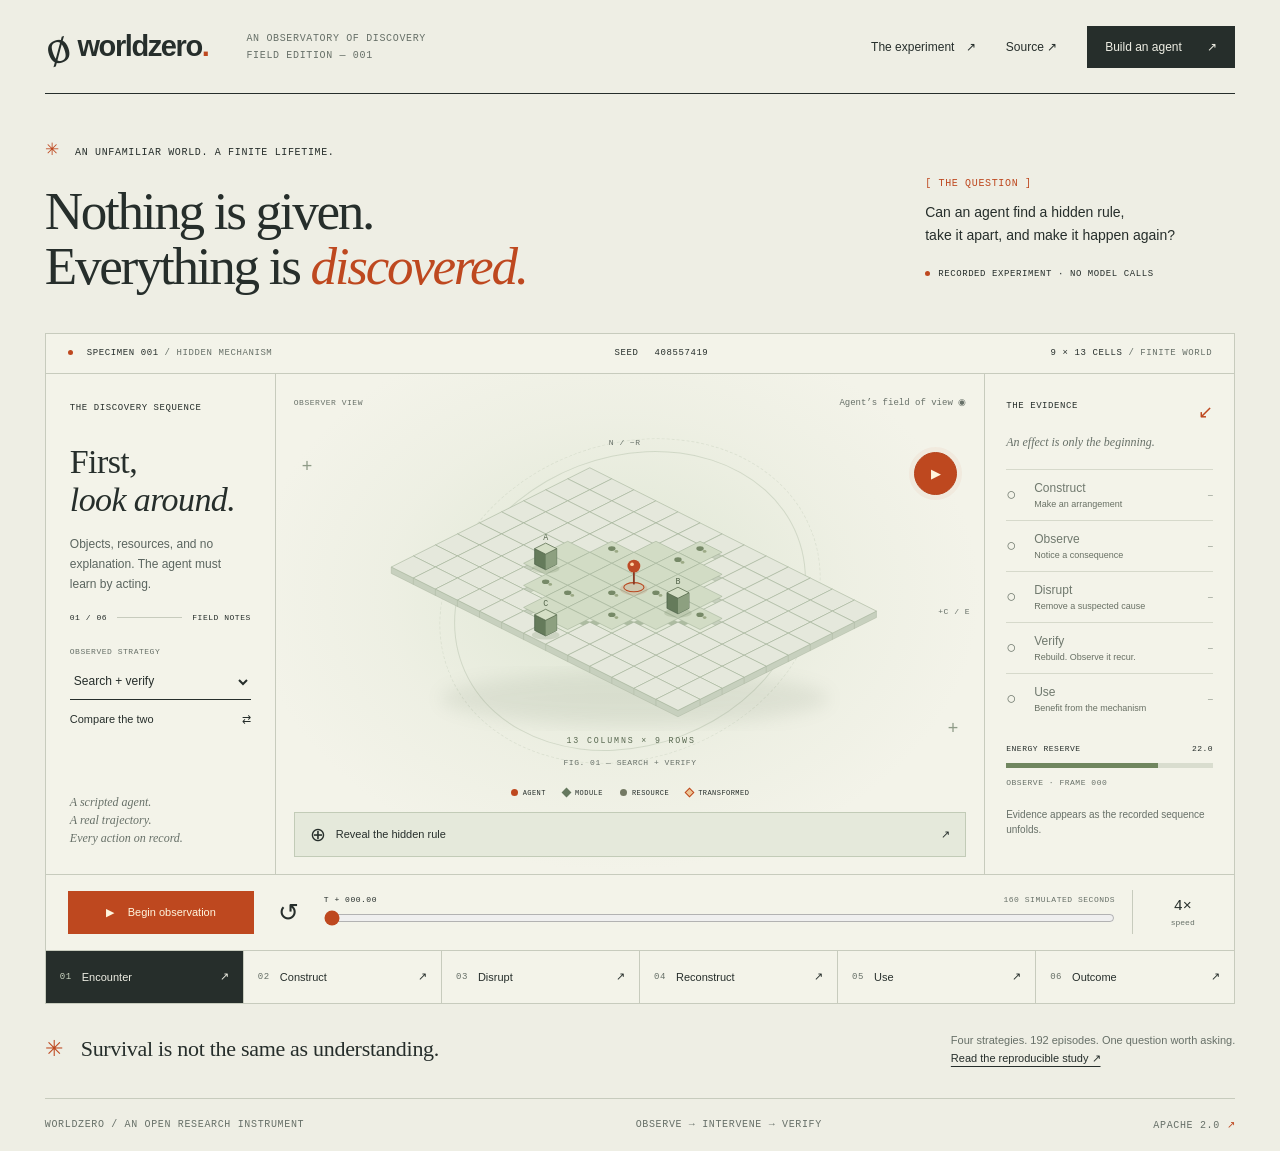
==== demo/index.html @ 4644216d "Add an interactive field observatory for recorded experiments" ====
<!doctype html>
<html lang="en">
  <head>
    <meta charset="utf-8" />
    <meta name="viewport" content="width=device-width, initial-scale=1" />
    <meta name="theme-color" content="#eeeee4" />
    <meta
      name="description"
      content="Enter WorldZero. Watch an agent investigate a world whose rules it was never told. An interactive replay of a real, reproducible experiment."
    />
    <title>WorldZero — An observatory of discovery</title>
    <link rel="stylesheet" href="style.css" />
    <script src="data.js" defer></script>
    <script src="app.js" defer></script>
  </head>
  <body>
    <a class="skip" href="#experiment">Skip to experiment</a>
    <header class="masthead">
      <a class="wordmark" href="./" aria-label="WorldZero home"
        ><span class="brandmark" aria-hidden="true">ø</span>worldzero<span
          class="wordmark-dot"
          >.</span
        ></a
      >
      <span class="edition mono"
        >AN OBSERVATORY OF DISCOVERY<br />FIELD EDITION — 001</span
      >
      <nav aria-label="Main navigation">
        <button class="text-button" data-dialog="about">
          The experiment <span>↗</span></button
        ><a class="source-link" href="https://github.com/skishore23/worldzero"
          >Source ↗</a
        ><a
          class="build-link"
          href="https://github.com/skishore23/worldzero/blob/main/docs/AGENT_SDK.md"
          >Build an agent <span>↗</span></a
        >
      </nav>
    </header>
    <main>
      <section class="intro" aria-labelledby="title">
        <div>
          <p class="eyebrow mono">
            <span class="tiny-cross">✳</span> AN UNFAMILIAR WORLD. A FINITE
            LIFETIME.
          </p>
          <h1 id="title">
            Nothing is given.<br />Everything is <em>discovered.</em>
          </h1>
        </div>
        <div class="intro-note">
          <span class="note-index mono">[ THE QUESTION ]</span>
          <p>
            Can an agent find a hidden rule,<br />take it apart, and make it
            happen again?
          </p>
          <span class="recorded mono"
            ><i></i> RECORDED EXPERIMENT · NO MODEL CALLS</span
          >
        </div>
      </section>
      <section
        id="experiment"
        class="instrument"
        aria-label="Interactive recorded experiment"
      >
        <div class="instrument-top mono">
          <span
            ><i class="status-dot"></i> SPECIMEN 001
            <span class="muted">/ HIDDEN MECHANISM</span></span
          ><span class="seed">SEED <b>408557419</b></span
          ><span>9 × 13 CELLS <span class="muted">/ FINITE WORLD</span></span>
        </div>
        <div class="workbench">
          <aside class="chapter-panel">
            <p class="eyebrow mono">THE DISCOVERY SEQUENCE</p>
            <h2 id="chapter-title">First,<br /><em>look around.</em></h2>
            <p
              class="chapter-description"
              id="chapter-description"
              aria-live="polite"
            >
              Objects, resources, and no explanation. The agent must learn by
              acting.
            </p>
            <div class="chapter-readout">
              <span class="mono" id="chapter-index">01 / 06</span
              ><span class="chapter-line"></span
              ><span class="mono">FIELD NOTES</span>
            </div>
            <div class="strategy-select">
              <label class="mono" for="strategy">OBSERVED STRATEGY</label
              ><select id="strategy">
                <option value="verify">Search + verify</option>
                <option value="retain">Search + retain</option></select
              ><button id="compare" aria-pressed="false">
                Compare the two <span>⇄</span>
              </button>
            </div>
            <p class="side-note">
              A scripted agent.<br />A real trajectory.<br />Every action on
              record.
            </p>
          </aside>
          <div class="chamber" id="chamber">
            <div class="chamber-meta mono">
              <span id="view-label">OBSERVER VIEW</span
              ><button id="view-toggle" aria-pressed="false">
                Agent’s field of view <span>◉</span>
              </button>
            </div>
            <div class="scene-wrap">
              <button
                id="chamber-play"
                class="chamber-play"
                aria-label="Begin observation in the world"
              >
                ▶
              </button>
              <div class="orbit orbit-one"></div>
              <div class="orbit orbit-two"></div>
              <span class="axis north mono">N / −R</span
              ><span class="axis east mono">+C / E</span
              ><span class="cross cross-a">+</span
              ><span class="cross cross-b">+</span>
              <div
                id="world"
                class="world"
                role="img"
                aria-label="Recorded world"
              ></div>
              <span class="specimen-label mono" id="specimen-label"
                >FIG. 01 — SEARCH + VERIFY</span
              >
            </div>
            <div class="world-legend mono">
              <span><i class="legend-agent"></i> AGENT</span
              ><span><i class="legend-module"></i> MODULE</span
              ><span><i class="legend-resource"></i> RESOURCE</span
              ><span><i class="legend-rich"></i> TRANSFORMED</span>
            </div>
            <button id="reveal" class="reveal-button">
              <span class="reveal-icon">⊕</span> Reveal the hidden rule
              <span>↗</span>
            </button>
          </div>
          <aside class="evidence-panel">
            <div class="evidence-title mono">THE EVIDENCE <span>↙</span></div>
            <p class="evidence-subtitle">An effect is only the beginning.</p>
            <ol class="evidence-list">
              <li data-stage="construction">
                <span class="evidence-symbol">○</span>
                <div>Construct<span>Make an arrangement</span></div>
                <span class="evidence-time mono">—</span>
              </li>
              <li data-stage="first_observation">
                <span class="evidence-symbol">○</span>
                <div>Observe<span>Notice a consequence</span></div>
                <span class="evidence-time mono">—</span>
              </li>
              <li data-stage="disruption">
                <span class="evidence-symbol">○</span>
                <div>Disrupt<span>Remove a suspected cause</span></div>
                <span class="evidence-time mono">—</span>
              </li>
              <li data-stage="recurrence_observation">
                <span class="evidence-symbol">○</span>
                <div>Verify<span>Rebuild. Observe it recur.</span></div>
                <span class="evidence-time mono">—</span>
              </li>
              <li data-stage="benefit">
                <span class="evidence-symbol">○</span>
                <div>Use<span>Benefit from the mechanism</span></div>
                <span class="evidence-time mono">—</span>
              </li>
            </ol>
            <div class="energy-readout">
              <div class="mono">
                ENERGY RESERVE <span id="energy">22.0</span>
              </div>
              <div class="energy-meter"><div id="energy-fill"></div></div>
              <p id="action" class="mono">OBSERVE / START OF RECORD</p>
            </div>
            <p class="evidence-footnote" id="evidence-footnote">
              Evidence appears as the recorded sequence unfolds.
            </p>
          </aside>
        </div>
        <div class="transport">
          <button id="play" class="play-button" aria-label="Play recording">
            <span id="play-icon">▶</span
            ><span id="play-label">Begin observation</span></button
          ><button id="restart" class="restart" aria-label="Restart recording">
            ↺
          </button>
          <div class="scrubber">
            <div class="scrubber-label mono">
              <span id="time">T + 000.00</span
              ><span>160 SIMULATED SECONDS</span>
            </div>
            <input
              id="timeline"
              type="range"
              min="0"
              max="160"
              step="0.1"
              value="0"
              aria-label="Recording time in simulated seconds"
            />
          </div>
          <button id="speed" class="speed" aria-label="Playback speed: 4 times">
            4× <span>speed</span>
          </button>
        </div>
        <div class="chapter-navigation" aria-label="Jump to a chapter">
          <button data-chapter="0" class="active">
            <span class="mono">01</span> Encounter <span>↗</span></button
          ><button data-chapter="1">
            <span class="mono">02</span> Construct <span>↗</span></button
          ><button data-chapter="2">
            <span class="mono">03</span> Disrupt <span>↗</span></button
          ><button data-chapter="3">
            <span class="mono">04</span> Reconstruct <span>↗</span></button
          ><button data-chapter="4">
            <span class="mono">05</span> Use <span>↗</span></button
          ><button data-chapter="5">
            <span class="mono">06</span> Outcome <span>↗</span>
          </button>
        </div>
      </section>
      <section class="afterword">
        <p>
          <span class="asterisk">✳</span> Survival is not the same as
          understanding.
        </p>
        <div>
          Four strategies. 192 episodes. One question worth asking.<br /><a
            href="https://github.com/skishore23/worldzero/blob/main/evidence/verification-study/README.md"
            >Read the reproducible study ↗</a
          >
        </div>
      </section>
      <footer class="mono">
        <span>WORLDZERO / AN OPEN RESEARCH INSTRUMENT</span
        ><span>OBSERVE → INTERVENE → VERIFY</span
        ><span>APACHE 2.0 <span class="orange">↗</span></span>
      </footer>
    </main>
    <dialog id="information" aria-labelledby="dialog-title">
      <button class="dialog-close" aria-label="Close dialog">×</button>
      <p class="eyebrow mono" id="dialog-eyebrow"></p>
      <h2 id="dialog-title"></h2>
      <div id="dialog-body"></div>
    </dialog>
    <noscript
      >This recorded experiment needs JavaScript for playback.
      <a
        href="https://github.com/skishore23/worldzero/blob/main/evidence/verification-study/README.md"
        >Read the full experiment instead.</a
      ></noscript
    >
  </body>
</html>
---- demo/style.css ----
:root {
  --paper: #eeeee4;
  --ink: #262e2b;
  --muted: #677068;
  --line: #c7cbbd;
  --orange: #be481f;
  --mint: #dce7d4;
  --mono: "SFMono-Regular", Consolas, "Liberation Mono", monospace;
  --serif: Georgia, "Times New Roman", serif;
}
* {
  box-sizing: border-box;
}
body {
  margin: 0;
  background: var(--paper);
  color: var(--ink);
  font-family: Arial, Helvetica, sans-serif;
  font-size: 14px;
}
button,
a,
input,
select {
  -webkit-tap-highlight-color: transparent;
}
button,
select {
  font: inherit;
  color: inherit;
}
button,
a {
  touch-action: manipulation;
}
button {
  cursor: pointer;
}
a {
  color: inherit;
}
button:focus-visible,
a:focus-visible,
input:focus-visible,
select:focus-visible {
  outline: 2px solid var(--orange);
  outline-offset: 5px;
}
.mono {
  font-family: var(--mono);
  font-size: 10px;
  font-weight: 400;
  letter-spacing: 0.065em;
}
.muted {
  color: var(--muted);
}
.orange {
  color: var(--orange);
}
.masthead {
  margin: 0 3.5%;
  height: 94px;
  border-bottom: 1px solid var(--ink);
  display: flex;
  align-items: center;
  gap: 38px;
}
.wordmark {
  display: flex;
  align-items: center;
  font-size: 29px;
  letter-spacing: -1.4px;
  text-decoration: none;
  font-weight: 700;
}
.brandmark {
  font-family: var(--serif);
  font-size: 48px;
  font-weight: 400;
  line-height: 1;
  margin-right: 10px;
  transform: rotate(-20deg);
}
.wordmark-dot {
  color: var(--orange);
}
.edition {
  line-height: 1.7;
  color: var(--muted);
}
nav {
  margin-left: auto;
  display: flex;
  align-items: center;
  gap: 30px;
}
nav a {
  text-decoration: none;
  font-size: 12px;
}
.text-button {
  border: 0;
  background: none;
  padding: 14px 0;
  font-size: 12px;
}
.text-button span {
  margin-left: 8px;
}
.build-link {
  background: var(--ink);
  color: var(--paper);
  padding: 14px 18px;
}
.build-link span {
  margin-left: 22px;
}
main {
  padding: 0 3.5%;
}
.intro {
  display: flex;
  align-items: center;
  justify-content: space-between;
  padding: 43px 0 38px;
  gap: 30px;
}
.eyebrow {
  margin: 0 0 20px;
  line-height: 1.6;
}
.tiny-cross {
  font-size: 17px;
  margin-right: 9px;
  color: var(--orange);
}
h1 {
  font-family: var(--serif);
  font-size: clamp(40px, 4.15vw, 68px);
  font-weight: 400;
  line-height: 1.04;
  letter-spacing: -2.3px;
  margin: 0;
}
h1 em {
  color: var(--orange);
  font-weight: 400;
}
.intro-note {
  width: 310px;
  padding-top: 20px;
}
.note-index {
  color: var(--orange);
}
.intro-note p {
  line-height: 1.65;
  font-size: 14px;
  margin: 12px 0 22px;
}
.recorded {
  font-size: 9px;
  display: flex;
  align-items: center;
  gap: 8px;
  white-space: nowrap;
}
.recorded i,
.status-dot {
  width: 5px;
  height: 5px;
  display: inline-block;
  background: var(--orange);
  border-radius: 50%;
}
.instrument {
  border: 1px solid var(--line);
  background: #f3f3e9;
}
.instrument-top {
  height: 40px;
  display: flex;
  justify-content: space-between;
  align-items: center;
  padding: 0 22px;
  border-bottom: 1px solid var(--line);
  font-size: 9px;
}
.status-dot {
  margin-right: 8px;
}
.seed b {
  font-weight: 400;
  margin-left: 10px;
}
.workbench {
  display: grid;
  grid-template-columns: 230px minmax(320px, 1fr) 250px;
  min-height: 445px;
}
.chapter-panel {
  padding: 27px 24px;
  border-right: 1px solid var(--line);
  display: flex;
  flex-direction: column;
}
.chapter-panel .eyebrow {
  font-size: 9px;
  margin-bottom: 28px;
}
.chapter-panel h2 {
  font-family: var(--serif);
  font-size: 34px;
  line-height: 1.12;
  letter-spacing: -0.6px;
  font-weight: 400;
  margin: 0 0 16px;
}
.chapter-panel h2 em {
  font-weight: 400;
}
.chapter-description {
  color: #5b655f;
  font-size: 12px;
  line-height: 1.65;
  min-height: 60px;
  margin: 0 0 18px;
}
.chapter-readout {
  display: flex;
  align-items: center;
  gap: 10px;
}
.chapter-readout .mono {
  font-size: 8px;
}
.chapter-line {
  height: 1px;
  background: var(--line);
  flex: 1;
}
.strategy-select {
  margin-top: 25px;
}
.strategy-select label {
  font-size: 8px;
  display: block;
  color: var(--muted);
  margin-bottom: 9px;
}
select {
  border: 0;
  border-bottom: 1px solid var(--ink);
  background: transparent;
  padding: 8px 0 10px;
  width: 100%;
  font-size: 12px;
  border-radius: 0;
}
#compare {
  display: flex;
  justify-content: space-between;
  width: 100%;
  background: none;
  border: 0;
  padding: 13px 0;
  font-size: 11px;
}
#compare[aria-pressed="true"] {
  color: var(--orange);
}
.side-note {
  font-family: var(--serif);
  font-style: italic;
  color: var(--muted);
  line-height: 1.5;
  font-size: 12px;
  margin: auto 0 0;
  padding-top: 18px;
}
.chamber {
  position: relative;
  overflow: hidden;
  background: radial-gradient(
    ellipse at 48% 44%,
    #d6e1cbb8 0%,
    #e4e9d958 45%,
    #f3f3e900 70%
  );
  display: flex;
  flex-direction: column;
}
.chamber-meta {
  padding: 16px 18px;
  display: flex;
  justify-content: space-between;
  align-items: center;
  font-size: 8px;
  z-index: 1;
  color: var(--muted);
}
.chamber-meta button {
  font-size: 9px;
  background: none;
  border: 0;
  padding: 7px 0;
}
.chamber-meta button[aria-pressed="true"] {
  color: var(--orange);
}
.scene-wrap {
  position: relative;
  flex: 1;
  min-height: 293px;
  display: flex;
  align-items: center;
  justify-content: center;
}
.world {
  width: 100%;
  position: relative;
  z-index: 2;
  display: flex;
  justify-content: center;
  align-items: center;
}
.world svg {
  width: 100%;
  max-height: 340px;
  display: block;
  overflow: visible;
}
.orbit {
  border: 1px solid #b8c3ae85;
  width: 360px;
  height: 290px;
  border-radius: 50%;
  position: absolute;
  top: 50%;
  left: 50%;
  transform: translate(-50%, -50%) rotate(-21deg);
  pointer-events: none;
}
.orbit-two {
  width: 390px;
  height: 315px;
  border-style: dashed;
  opacity: 0.6;
  transform: translate(-50%, -50%) rotate(-21deg);
}
.axis {
  position: absolute;
  font-size: 8px;
  color: var(--muted);
}
.north {
  top: 7px;
  left: 47%;
}
.east {
  right: 14px;
  top: 52%;
}
.cross {
  position: absolute;
  font-size: 18px;
  color: #8e9b87;
  font-weight: 300;
}
.cross-a {
  left: 26px;
  top: 25px;
}
.cross-b {
  right: 26px;
  bottom: 32px;
}
.specimen-label {
  position: absolute;
  bottom: 4px;
  left: 0;
  width: 100%;
  text-align: center;
  font-size: 8px;
  color: var(--muted);
}
.world-legend {
  display: flex;
  gap: 17px;
  justify-content: center;
  font-size: 7px;
  padding: 18px 10px 15px;
}
.world-legend span {
  display: flex;
  align-items: center;
  gap: 5px;
}
.world-legend i {
  display: inline-block;
  width: 7px;
  height: 7px;
}
.legend-agent {
  border-radius: 50%;
  background: var(--orange);
}
.legend-module {
  background: #65785e;
  transform: rotate(45deg);
}
.legend-resource {
  border-radius: 50%;
  background: #737963;
}
.legend-rich {
  border: 1px solid #be481f;
  background: #edc797;
  transform: rotate(45deg);
}
.reveal-button {
  margin: 0 18px 17px;
  padding: 10px 15px;
  background: #e5e9db;
  border: 1px solid #c2cbb7;
  display: flex;
  gap: 10px;
  align-items: center;
  font-size: 11px;
  min-height: 40px;
}
.reveal-button > span:last-child {
  margin-left: auto;
}
.reveal-icon {
  font-size: 19px;
}
.evidence-panel {
  padding: 27px 21px 20px;
  border-left: 1px solid var(--line);
}
.evidence-title {
  display: flex;
  justify-content: space-between;
  font-size: 9px;
}
.evidence-title span {
  color: var(--orange);
  font-size: 18px;
}
.evidence-subtitle {
  font-family: var(--serif);
  font-style: italic;
  color: var(--muted);
  font-size: 12px;
  margin: 12px 0 19px;
}
.evidence-list {
  list-style: none;
  padding: 0;
  margin: 0;
}
.evidence-list li {
  display: flex;
  gap: 10px;
  padding: 11px 0;
  border-top: 1px solid #d6d9cb;
  align-items: center;
  color: #70796e;
}
.evidence-list li > div {
  font-size: 12px;
}
.evidence-list li div span {
  display: block;
  font-size: 9px;
  margin-top: 4px;
  color: #687064;
}
.evidence-symbol {
  font-size: 17px;
  width: 18px;
}
.evidence-time {
  margin-left: auto;
  font-size: 8px;
}
.evidence-list li.complete {
  color: var(--ink);
}
.complete .evidence-symbol {
  color: var(--orange);
}
.energy-readout {
  margin-top: 20px;
}
.energy-readout > div:first-child {
  display: flex;
  justify-content: space-between;
  font-size: 8px;
}
.energy-meter {
  height: 5px;
  margin: 10px 0;
  background: #d9ddcf;
}
#energy-fill {
  height: 100%;
  background: #70865f;
  transition: width 0.18s;
}
#action {
  font-size: 8px;
  color: var(--muted);
  min-height: 15px;
}
.evidence-footnote {
  font-size: 10px;
  line-height: 1.5;
  color: var(--muted);
  margin: 14px 0 0;
}
.transport {
  display: flex;
  align-items: center;
  border-top: 1px solid var(--line);
  min-height: 76px;
  padding: 13px 22px;
  gap: 17px;
}
.play-button {
  background: var(--orange);
  border: 0;
  color: #fff6df;
  min-width: 186px;
  min-height: 43px;
  display: flex;
  gap: 14px;
  align-items: center;
  justify-content: center;
  font-size: 11px;
}
.play-button:hover {
  background: #a23a17;
}
.restart {
  font-size: 25px;
  background: none;
  border: 0;
  min-width: 36px;
  min-height: 44px;
}
.scrubber {
  flex: 1;
  min-width: 0;
}
.scrubber-label {
  display: flex;
  justify-content: space-between;
  font-size: 8px;
  margin-bottom: 5px;
}
.scrubber-label span:last-child {
  color: var(--muted);
}
input[type="range"] {
  width: 100%;
  height: 18px;
  margin: 0;
  accent-color: var(--orange);
  cursor: pointer;
}
.speed {
  border: 0;
  border-left: 1px solid var(--line);
  background: none;
  padding: 0 0 0 20px;
  min-width: 80px;
  min-height: 44px;
  font-family: var(--mono);
  font-size: 15px;
}
.speed span {
  font-size: 8px;
  display: block;
  margin-top: 3px;
  color: var(--muted);
}
.chapter-navigation {
  display: grid;
  grid-template-columns: repeat(6, 1fr);
  border-top: 1px solid var(--line);
}
.chapter-navigation button {
  display: flex;
  align-items: center;
  gap: 10px;
  justify-content: flex-start;
  background: none;
  border: 0;
  border-right: 1px solid var(--line);
  padding: 18px 14px;
  min-height: 52px;
  font-size: 11px;
}
.chapter-navigation button:last-child {
  border-right: 0;
}
.chapter-navigation button > span:first-child {
  color: var(--muted);
  font-size: 9px;
}
.chapter-navigation button > span:last-child {
  margin-left: auto;
}
.chapter-navigation button.active {
  background: var(--ink);
  color: var(--paper);
}
.chapter-navigation button.active > span:first-child {
  color: #cad4c1;
}
.chapter-navigation button:hover:not(.active) {
  background: #e1e5d6;
}
.afterword {
  display: flex;
  justify-content: space-between;
  align-items: center;
  padding: 27px 0 30px;
  gap: 20px;
}
.afterword > p {
  font-family: var(--serif);
  font-size: 22px;
  letter-spacing: -0.3px;
  margin: 0;
}
.asterisk {
  color: var(--orange);
  margin-right: 13px;
}
.afterword > div {
  font-size: 11px;
  color: var(--muted);
  line-height: 1.7;
}
.afterword a {
  color: var(--ink);
  text-underline-offset: 4px;
}
footer {
  border-top: 1px solid var(--line);
  display: flex;
  justify-content: space-between;
  padding: 20px 0;
  font-size: 8px;
  color: var(--muted);
}
.skip {
  position: absolute;
  top: -80px;
  left: 20px;
  z-index: 10;
  background: var(--ink);
  color: white;
  padding: 15px;
}
.skip:focus {
  top: 10px;
}
dialog {
  background: var(--paper);
  color: var(--ink);
  border: 1px solid var(--ink);
  max-width: 580px;
  width: calc(100% - 36px);
  padding: 38px;
}
dialog::backdrop {
  background: #202b26b3;
  backdrop-filter: blur(4px);
}
dialog h2 {
  font-family: var(--serif);
  font-size: 38px;
  line-height: 1.1;
  font-weight: 400;
  margin: 0 0 22px;
}
dialog p {
  font-size: 14px;
  line-height: 1.7;
}
dialog a {
  text-underline-offset: 4px;
}
dialog .eyebrow {
  color: var(--orange);
  font-size: 10px;
}
.dialog-close {
  position: absolute;
  right: 12px;
  top: 9px;
  border: 0;
  background: none;
  font-size: 28px;
  width: 40px;
  height: 40px;
}
.rule-diagram {
  background: #dde4d4;
  padding: 22px;
  font-family: var(--mono);
  font-size: 12px;
  text-align: center;
  line-height: 2;
}
.comparison .world svg {
  width: 50%;
}
.comparison .orbit {
  opacity: 0.25;
}
.comparison .specimen-label {
  font-size: 7px;
}
.comparison .world {
  padding: 20px 4px;
}
.comparison .world svg text {
  font-size: 15px;
}
@media (min-width: 1500px) {
  main,
  .masthead {
    max-width: 1500px;
    margin-left: auto;
    margin-right: auto;
  }
  .masthead {
    padding: 0 35px;
  }
  main {
    padding: 0 35px;
  }
  .workbench {
    min-height: 490px;
    grid-template-columns: 250px 1fr 270px;
  }
  .world svg {
    max-height: 380px;
  }
  .scene-wrap {
    min-height: 330px;
  }
}
@media (max-width: 1100px) {
  .edition {
    display: none;
  }
  .workbench {
    grid-template-columns: 190px minmax(280px, 1fr) 210px;
  }
  .chapter-panel {
    padding: 22px 17px;
  }
  .evidence-panel {
    padding: 22px 15px;
  }
  .intro-note {
    width: 270px;
  }
  .intro-note p {
    font-size: 12px;
  }
  .chapter-navigation button {
    padding: 16px 10px;
    gap: 7px;
    font-size: 10px;
  }
  .world-legend {
    gap: 10px;
  }
  .orbit {
    width: 290px;
    height: 260px;
  }
  .orbit-two {
    width: 315px;
    height: 280px;
  }
}
@media (max-width: 820px) {
  .masthead {
    height: 76px;
  }
  nav {
    gap: 20px;
  }
  .source-link {
    display: none;
  }
  .intro {
    padding: 30px 0;
    align-items: flex-start;
  }
  .intro-note {
    width: 230px;
  }
  h1 {
    font-size: 42px;
    letter-spacing: -1.7px;
  }
  .recorded {
    white-space: normal;
    line-height: 1.6;
  }
  .workbench {
    grid-template-columns: 185px 1fr;
  }
  .evidence-panel {
    grid-column: 1/-1;
    border-left: 0;
    border-top: 1px solid var(--line);
    display: grid;
    grid-template-columns: 1fr 3fr;
    gap: 8px 24px;
  }
  .evidence-subtitle {
    grid-column: 1;
    margin: 0;
  }
  .evidence-list {
    grid-column: 2;
    grid-row: 1/4;
    display: flex;
    gap: 12px;
  }
  .evidence-list li {
    flex: 1;
    flex-direction: column;
    align-items: flex-start;
    border-top: 0;
    gap: 8px;
  }
  .evidence-list li div span {
    line-height: 1.5;
  }
  .evidence-time {
    margin-left: 0;
  }
  .energy-readout {
    margin-top: 8px;
  }
  .evidence-footnote {
    grid-column: 2;
    margin: 0;
  }
  .chapter-navigation {
    grid-template-columns: repeat(3, 1fr);
  }
  .chapter-navigation button:nth-child(-n + 3) {
    border-bottom: 1px solid var(--line);
  }
  .chapter-navigation button:nth-child(3) {
    border-right: 0;
  }
  .afterword > p {
    font-size: 18px;
  }
  .afterword > div {
    font-size: 10px;
  }
  .instrument-top > span:last-child {
    display: none;
  }
}
@media (max-width: 580px) {
  .masthead {
    margin: 0 20px;
    gap: 10px;
  }
  .wordmark {
    font-size: 24px;
  }
  .brandmark {
    font-size: 38px;
  }
  .text-button {
    display: none;
  }
  .build-link {
    font-size: 10px;
    padding: 12px;
  }
  .build-link span {
    margin-left: 8px;
  }
  main {
    padding: 0 20px;
  }
  .intro {
    display: block;
    padding: 25px 0;
  }
  .eyebrow {
    font-size: 8px;
    margin-bottom: 13px;
  }
  h1 {
    font-size: 39px;
    letter-spacing: -1.8px;
  }
  .intro-note {
    width: auto;
    padding-top: 20px;
  }
  .intro-note .note-index {
    display: none;
  }
  .intro-note p {
    font-size: 12px;
    margin: 0 0 12px;
  }
  .intro-note p br {
    display: none;
  }
  .recorded {
    font-size: 8px;
  }
  .instrument-top {
    padding: 0 12px;
    font-size: 7px;
  }
  .seed {
    font-size: 7px;
  }
  .instrument-top .muted {
    display: none;
  }
  .workbench {
    display: flex;
    flex-direction: column;
  }
  .chapter-panel {
    border-right: 0;
    border-bottom: 1px solid var(--line);
    padding: 18px;
    display: grid;
    grid-template-columns: 1.1fr 1fr;
    column-gap: 15px;
  }
  .chapter-panel .eyebrow {
    grid-column: 1/-1;
    margin: 0 0 14px;
  }
  .chapter-panel h2 {
    font-size: 29px;
    margin-bottom: 0;
  }
  .chapter-description {
    font-size: 11px;
    margin: 0;
    min-height: 0;
  }
  .chapter-readout,
  .side-note {
    display: none;
  }
  .strategy-select {
    grid-column: 1/-1;
    display: flex;
    align-items: center;
    gap: 12px;
    margin-top: 15px;
  }
  .strategy-select label {
    display: none;
  }
  select {
    width: 55%;
    font-size: 11px;
  }
  .strategy-select #compare {
    width: auto;
    flex: 1;
    font-size: 10px;
    gap: 10px;
  }
  .scene-wrap {
    min-height: 280px;
  }
  .world svg {
    max-height: 285px;
  }
  .chamber-meta {
    font-size: 7px;
    padding: 8px 13px;
  }
  .chamber-meta button {
    font-size: 8px;
  }
  .orbit {
    width: 270px;
    height: 230px;
  }
  .orbit-two {
    width: 290px;
    height: 250px;
  }
  .evidence-panel {
    display: block;
    padding: 18px;
  }
  .evidence-title {
    font-size: 9px;
  }
  .evidence-subtitle {
    margin: 2px 0 10px;
  }
  .evidence-list {
    gap: 7px;
  }
  .evidence-list li > div {
    font-size: 10px;
  }
  .evidence-list li div span {
    display: none;
  }
  .evidence-list li {
    padding: 8px 0;
  }
  .evidence-time {
    font-size: 7px;
  }
  .energy-readout {
    margin-top: 12px;
  }
  .evidence-footnote {
    font-size: 9px;
    margin-top: 10px;
  }
  .transport {
    flex-wrap: wrap;
    padding: 12px;
    gap: 8px;
  }
  .play-button {
    min-width: 0;
    flex: 1;
  }
  .restart {
    order: 1;
  }
  .speed {
    order: 2;
  }
  .scrubber {
    order: 3;
    flex-basis: 100%;
    padding: 8px 0 0;
  }
  .scrubber-label {
    font-size: 7px;
  }
  .chapter-navigation button {
    font-size: 9px;
    padding: 14px 8px;
    gap: 6px;
  }
  .chapter-navigation button > span:last-child {
    display: none;
  }
  .afterword {
    display: block;
    padding: 24px 0;
  }
  .afterword > p {
    font-size: 19px;
    line-height: 1.4;
  }
  .afterword > div {
    margin: 15px 0 0 28px;
  }
  footer {
    font-size: 7px;
    line-height: 1.7;
    gap: 12px;
  }
  footer > span:nth-child(2) {
    display: none;
  }
  dialog {
    padding: 30px 24px;
  }
  dialog h2 {
    font-size: 30px;
  }
}
@media (prefers-reduced-motion: reduce) {
  * {
    scroll-behavior: auto !important;
    transition: none !important;
  }
}

@media (max-width: 580px) {
  .comparison .world {
    flex-direction: column;
  }
  .comparison .world svg {
    width: 100%;
    max-height: 220px;
  }
  .comparison .scene-wrap {
    min-height: 440px;
  }
}
.chamber-play {
  position: absolute;
  right: 27px;
  top: 21px;
  z-index: 4;
  width: 43px;
  height: 43px;
  border: 1px solid #b6441d;
  border-radius: 50%;
  background: var(--orange);
  color: #fff6df;
  font-size: 13px;
  box-shadow: 0 0 0 5px #be481f0d;
}
.chamber-play:hover {
  background: #a23a17;
}
@media (max-width: 580px) {
  .chamber-play {
    right: 17px;
    top: 16px;
  }
}
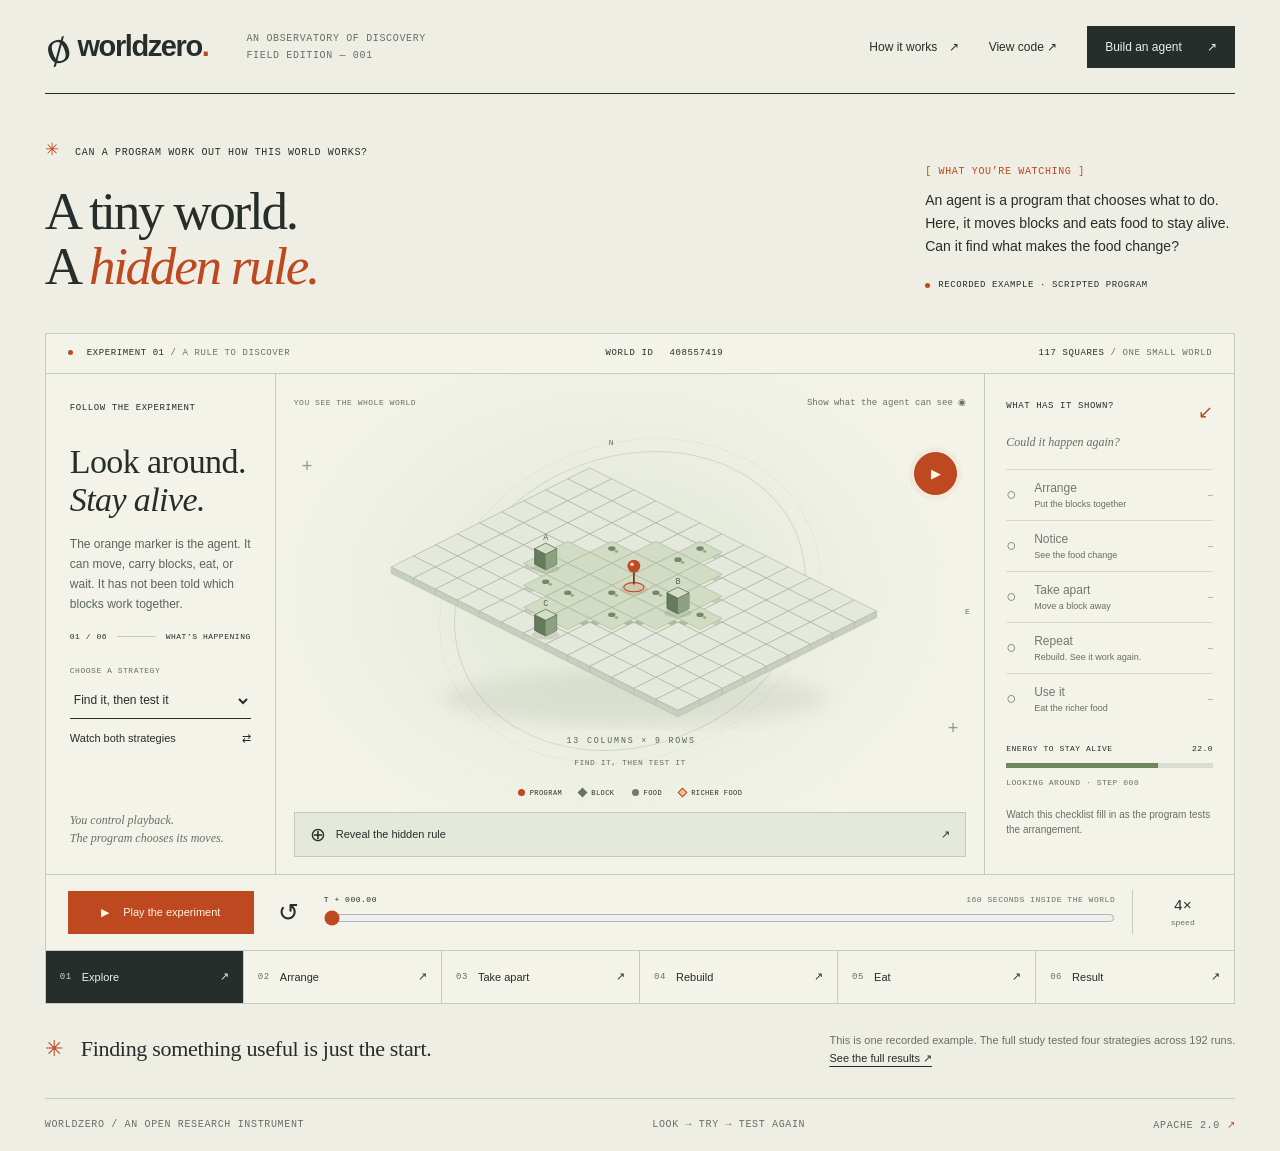
==== commit 6fec90be: "Explain the browser experiment in plain language" ====
--- a/demo/index.html
+++ b/demo/index.html
@@ -27,9 +27,9 @@
       >
       <nav aria-label="Main navigation">
         <button class="text-button" data-dialog="about">
-          The experiment <span>↗</span></button
+          How it works <span>↗</span></button
         ><a class="source-link" href="https://github.com/skishore23/worldzero"
-          >Source ↗</a
+          >View code ↗</a
         ><a
           class="build-link"
           href="https://github.com/skishore23/worldzero/blob/main/docs/AGENT_SDK.md"
@@ -41,21 +41,19 @@
       <section class="intro" aria-labelledby="title">
         <div>
           <p class="eyebrow mono">
-            <span class="tiny-cross">✳</span> AN UNFAMILIAR WORLD. A FINITE
-            LIFETIME.
+            <span class="tiny-cross">✳</span> CAN A PROGRAM WORK OUT HOW THIS
+            WORLD WORKS?
           </p>
-          <h1 id="title">
-            Nothing is given.<br />Everything is <em>discovered.</em>
-          </h1>
+          <h1 id="title">A tiny world.<br />A <em>hidden rule.</em></h1>
         </div>
         <div class="intro-note">
-          <span class="note-index mono">[ THE QUESTION ]</span>
+          <span class="note-index mono">[ WHAT YOU’RE WATCHING ]</span>
           <p>
-            Can an agent find a hidden rule,<br />take it apart, and make it
-            happen again?
+            An agent is a program that chooses what to do. Here, it moves blocks
+            and eats food to stay alive. Can it find what makes the food change?
           </p>
           <span class="recorded mono"
-            ><i></i> RECORDED EXPERIMENT · NO MODEL CALLS</span
+            ><i></i> RECORDED EXAMPLE · SCRIPTED PROGRAM</span
           >
         </div>
       </section>
@@ -66,61 +64,60 @@
       >
         <div class="instrument-top mono">
           <span
-            ><i class="status-dot"></i> SPECIMEN 001
-            <span class="muted">/ HIDDEN MECHANISM</span></span
-          ><span class="seed">SEED <b>408557419</b></span
-          ><span>9 × 13 CELLS <span class="muted">/ FINITE WORLD</span></span>
+            ><i class="status-dot"></i> EXPERIMENT 01
+            <span class="muted">/ A RULE TO DISCOVER</span></span
+          ><span class="seed">WORLD ID <b>408557419</b></span
+          ><span>117 SQUARES <span class="muted">/ ONE SMALL WORLD</span></span>
         </div>
         <div class="workbench">
           <aside class="chapter-panel">
-            <p class="eyebrow mono">THE DISCOVERY SEQUENCE</p>
-            <h2 id="chapter-title">First,<br /><em>look around.</em></h2>
+            <p class="eyebrow mono">FOLLOW THE EXPERIMENT</p>
+            <h2 id="chapter-title">Look around.<br /><em>Stay alive.</em></h2>
             <p
               class="chapter-description"
               id="chapter-description"
               aria-live="polite"
             >
-              Objects, resources, and no explanation. The agent must learn by
-              acting.
+              The orange marker is the agent. It can move, carry blocks, eat, or
+              wait. It has not been told which blocks work together.
             </p>
             <div class="chapter-readout">
               <span class="mono" id="chapter-index">01 / 06</span
               ><span class="chapter-line"></span
-              ><span class="mono">FIELD NOTES</span>
+              ><span class="mono">WHAT’S HAPPENING</span>
             </div>
             <div class="strategy-select">
-              <label class="mono" for="strategy">OBSERVED STRATEGY</label
+              <label class="mono" for="strategy">CHOOSE A STRATEGY</label
               ><select id="strategy">
-                <option value="verify">Search + verify</option>
-                <option value="retain">Search + retain</option></select
+                <option value="verify">Find it, then test it</option>
+                <option value="retain">Find it, then keep it</option></select
               ><button id="compare" aria-pressed="false">
-                Compare the two <span>⇄</span>
+                Watch both strategies <span>⇄</span>
               </button>
             </div>
             <p class="side-note">
-              A scripted agent.<br />A real trajectory.<br />Every action on
-              record.
+              You control playback.<br />The program chooses its moves.
             </p>
           </aside>
           <div class="chamber" id="chamber">
             <div class="chamber-meta mono">
-              <span id="view-label">OBSERVER VIEW</span
+              <span id="view-label">YOU SEE THE WHOLE WORLD</span
               ><button id="view-toggle" aria-pressed="false">
-                Agent’s field of view <span>◉</span>
+                Show what the agent can see <span>◉</span>
               </button>
             </div>
             <div class="scene-wrap">
               <button
                 id="chamber-play"
                 class="chamber-play"
-                aria-label="Begin observation in the world"
+                aria-label="Play the experiment in the world"
               >
                 ▶
               </button>
               <div class="orbit orbit-one"></div>
               <div class="orbit orbit-two"></div>
-              <span class="axis north mono">N / −R</span
-              ><span class="axis east mono">+C / E</span
+              <span class="axis north mono">N</span
+              ><span class="axis east mono">E</span
               ><span class="cross cross-a">+</span
               ><span class="cross cross-b">+</span>
               <div
@@ -130,14 +127,14 @@
                 aria-label="Recorded world"
               ></div>
               <span class="specimen-label mono" id="specimen-label"
-                >FIG. 01 — SEARCH + VERIFY</span
+                >FIND IT, THEN TEST IT</span
               >
             </div>
             <div class="world-legend mono">
-              <span><i class="legend-agent"></i> AGENT</span
-              ><span><i class="legend-module"></i> MODULE</span
-              ><span><i class="legend-resource"></i> RESOURCE</span
-              ><span><i class="legend-rich"></i> TRANSFORMED</span>
+              <span><i class="legend-agent"></i> PROGRAM</span
+              ><span><i class="legend-module"></i> BLOCK</span
+              ><span><i class="legend-resource"></i> FOOD</span
+              ><span><i class="legend-rich"></i> RICHER FOOD</span>
             </div>
             <button id="reveal" class="reveal-button">
               <span class="reveal-icon">⊕</span> Reveal the hidden rule
@@ -145,58 +142,60 @@
             </button>
           </div>
           <aside class="evidence-panel">
-            <div class="evidence-title mono">THE EVIDENCE <span>↙</span></div>
-            <p class="evidence-subtitle">An effect is only the beginning.</p>
+            <div class="evidence-title mono">
+              WHAT HAS IT SHOWN? <span>↙</span>
+            </div>
+            <p class="evidence-subtitle">Could it happen again?</p>
             <ol class="evidence-list">
               <li data-stage="construction">
                 <span class="evidence-symbol">○</span>
-                <div>Construct<span>Make an arrangement</span></div>
+                <div>Arrange<span>Put the blocks together</span></div>
                 <span class="evidence-time mono">—</span>
               </li>
               <li data-stage="first_observation">
                 <span class="evidence-symbol">○</span>
-                <div>Observe<span>Notice a consequence</span></div>
+                <div>Notice<span>See the food change</span></div>
                 <span class="evidence-time mono">—</span>
               </li>
               <li data-stage="disruption">
                 <span class="evidence-symbol">○</span>
-                <div>Disrupt<span>Remove a suspected cause</span></div>
+                <div>Take apart<span>Move a block away</span></div>
                 <span class="evidence-time mono">—</span>
               </li>
               <li data-stage="recurrence_observation">
                 <span class="evidence-symbol">○</span>
-                <div>Verify<span>Rebuild. Observe it recur.</span></div>
+                <div>Repeat<span>Rebuild. See it work again.</span></div>
                 <span class="evidence-time mono">—</span>
               </li>
               <li data-stage="benefit">
                 <span class="evidence-symbol">○</span>
-                <div>Use<span>Benefit from the mechanism</span></div>
+                <div>Use it<span>Eat the richer food</span></div>
                 <span class="evidence-time mono">—</span>
               </li>
             </ol>
             <div class="energy-readout">
               <div class="mono">
-                ENERGY RESERVE <span id="energy">22.0</span>
+                ENERGY TO STAY ALIVE <span id="energy">22.0</span>
               </div>
               <div class="energy-meter"><div id="energy-fill"></div></div>
-              <p id="action" class="mono">OBSERVE / START OF RECORD</p>
+              <p id="action" class="mono">LOOKING AROUND / START</p>
             </div>
             <p class="evidence-footnote" id="evidence-footnote">
-              Evidence appears as the recorded sequence unfolds.
+              Watch this checklist fill in as the program tests the arrangement.
             </p>
           </aside>
         </div>
         <div class="transport">
           <button id="play" class="play-button" aria-label="Play recording">
             <span id="play-icon">▶</span
-            ><span id="play-label">Begin observation</span></button
+            ><span id="play-label">Play the experiment</span></button
           ><button id="restart" class="restart" aria-label="Restart recording">
             ↺
           </button>
           <div class="scrubber">
             <div class="scrubber-label mono">
               <span id="time">T + 000.00</span
-              ><span>160 SIMULATED SECONDS</span>
+              ><span>160 SECONDS INSIDE THE WORLD</span>
             </div>
             <input
               id="timeline"
@@ -214,35 +213,36 @@
         </div>
         <div class="chapter-navigation" aria-label="Jump to a chapter">
           <button data-chapter="0" class="active">
-            <span class="mono">01</span> Encounter <span>↗</span></button
+            <span class="mono">01</span> Explore <span>↗</span></button
           ><button data-chapter="1">
-            <span class="mono">02</span> Construct <span>↗</span></button
+            <span class="mono">02</span> Arrange <span>↗</span></button
           ><button data-chapter="2">
-            <span class="mono">03</span> Disrupt <span>↗</span></button
+            <span class="mono">03</span> Take apart <span>↗</span></button
           ><button data-chapter="3">
-            <span class="mono">04</span> Reconstruct <span>↗</span></button
+            <span class="mono">04</span> Rebuild <span>↗</span></button
           ><button data-chapter="4">
-            <span class="mono">05</span> Use <span>↗</span></button
+            <span class="mono">05</span> Eat <span>↗</span></button
           ><button data-chapter="5">
-            <span class="mono">06</span> Outcome <span>↗</span>
+            <span class="mono">06</span> Result <span>↗</span>
           </button>
         </div>
       </section>
       <section class="afterword">
         <p>
-          <span class="asterisk">✳</span> Survival is not the same as
-          understanding.
+          <span class="asterisk">✳</span> Finding something useful is just the
+          start.
         </p>
         <div>
-          Four strategies. 192 episodes. One question worth asking.<br /><a
+          This is one recorded example. The full study tested four strategies
+          across 192 runs.<br /><a
             href="https://github.com/skishore23/worldzero/blob/main/evidence/verification-study/README.md"
-            >Read the reproducible study ↗</a
+            >See the full results ↗</a
           >
         </div>
       </section>
       <footer class="mono">
         <span>WORLDZERO / AN OPEN RESEARCH INSTRUMENT</span
-        ><span>OBSERVE → INTERVENE → VERIFY</span
+        ><span>LOOK → TRY → TEST AGAIN</span
         ><span>APACHE 2.0 <span class="orange">↗</span></span>
       </footer>
     </main>
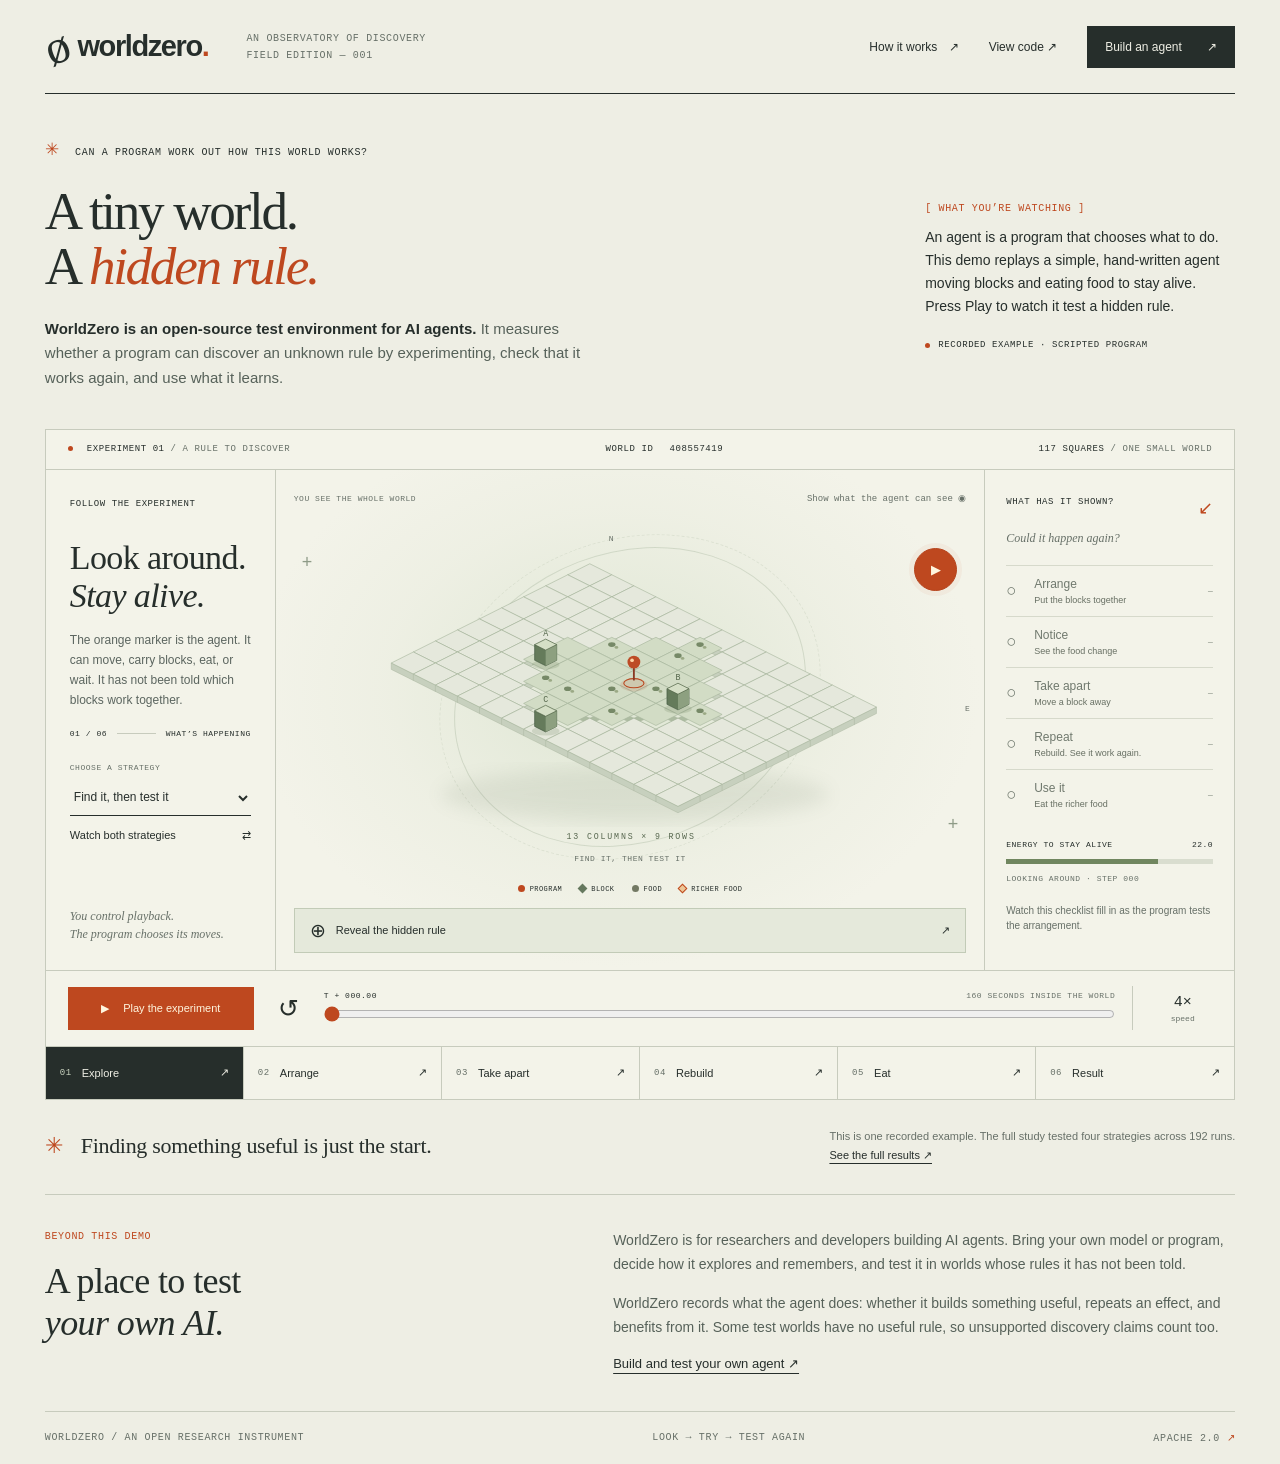
==== commit 4dfce7af: "Introduce WorldZero and explain who the demo is for" ====
--- a/demo/index.html
+++ b/demo/index.html
@@ -6,9 +6,9 @@
     <meta name="theme-color" content="#eeeee4" />
     <meta
       name="description"
-      content="Enter WorldZero. Watch an agent investigate a world whose rules it was never told. An interactive replay of a real, reproducible experiment."
+      content="WorldZero is an open-source test environment for AI agents. Test whether a program can discover hidden rules through experiments. Watch the demo or build your own agent."
     />
-    <title>WorldZero — An observatory of discovery</title>
+    <title>WorldZero — A test world for AI discovery</title>
     <link rel="stylesheet" href="style.css" />
     <script src="data.js" defer></script>
     <script src="app.js" defer></script>
@@ -45,12 +45,21 @@
             WORLD WORKS?
           </p>
           <h1 id="title">A tiny world.<br />A <em>hidden rule.</em></h1>
+          <p class="project-definition">
+            <strong
+              >WorldZero is an open-source test environment for AI
+              agents.</strong
+            >
+            It measures whether a program can discover an unknown rule by
+            experimenting, check that it works again, and use what it learns.
+          </p>
         </div>
         <div class="intro-note">
           <span class="note-index mono">[ WHAT YOU’RE WATCHING ]</span>
           <p>
-            An agent is a program that chooses what to do. Here, it moves blocks
-            and eats food to stay alive. Can it find what makes the food change?
+            An agent is a program that chooses what to do. This demo replays a
+            simple, hand-written agent moving blocks and eating food to stay
+            alive. Press Play to watch it test a hidden rule.
           </p>
           <span class="recorded mono"
             ><i></i> RECORDED EXAMPLE · SCRIPTED PROGRAM</span
@@ -240,6 +249,28 @@
           >
         </div>
       </section>
+      <section class="project-purpose" aria-labelledby="purpose-title">
+        <div>
+          <p class="eyebrow mono">BEYOND THIS DEMO</p>
+          <h2 id="purpose-title">A place to test<br /><em>your own AI.</em></h2>
+        </div>
+        <div>
+          <p>
+            WorldZero is for researchers and developers building AI agents.
+            Bring your own model or program, decide how it explores and
+            remembers, and test it in worlds whose rules it has not been told.
+          </p>
+          <p>
+            WorldZero records what the agent does: whether it builds something
+            useful, repeats an effect, and benefits from it. Some test worlds
+            have no useful rule, so unsupported discovery claims count too.
+          </p>
+          <a
+            href="https://github.com/skishore23/worldzero/blob/main/docs/AGENT_SDK.md"
+            >Build and test your own agent ↗</a
+          >
+        </div>
+      </section>
       <footer class="mono">
         <span>WORLDZERO / AN OPEN RESEARCH INSTRUMENT</span
         ><span>LOOK → TRY → TEST AGAIN</span
--- a/demo/style.css
+++ b/demo/style.css
@@ -1142,3 +1142,70 @@
     top: 16px;
   }
 }
+.project-definition {
+  max-width: 570px;
+  margin: 22px 0 0;
+  font-size: 15px;
+  line-height: 1.65;
+  color: #566159;
+}
+.project-definition strong {
+  color: var(--ink);
+  font-weight: 600;
+}
+.intro > div:first-child {
+  flex: 1;
+}
+.intro-note {
+  flex-shrink: 0;
+}
+.project-purpose {
+  display: grid;
+  grid-template-columns: 1fr 1.2fr;
+  gap: 50px;
+  padding: 34px 0 40px;
+  border-top: 1px solid var(--line);
+}
+.project-purpose .eyebrow {
+  color: var(--orange);
+  margin-bottom: 16px;
+}
+.project-purpose h2 {
+  font-family: var(--serif);
+  font-size: 36px;
+  font-weight: 400;
+  line-height: 1.15;
+  letter-spacing: -0.6px;
+  margin: 0;
+}
+.project-purpose p:not(.eyebrow) {
+  font-size: 14px;
+  line-height: 1.7;
+  margin: 0 0 15px;
+  color: #566159;
+}
+.project-purpose a {
+  font-size: 13px;
+  text-underline-offset: 5px;
+}
+@media (max-width: 820px) {
+  .project-definition {
+    font-size: 13px;
+  }
+}
+@media (max-width: 580px) {
+  .project-definition {
+    margin-top: 18px;
+    font-size: 14px;
+  }
+  .project-purpose {
+    grid-template-columns: 1fr;
+    gap: 22px;
+  }
+  .project-purpose h2 {
+    font-size: 31px;
+  }
+  .project-purpose p:not(.eyebrow) {
+    font-size: 13px;
+  }
+}
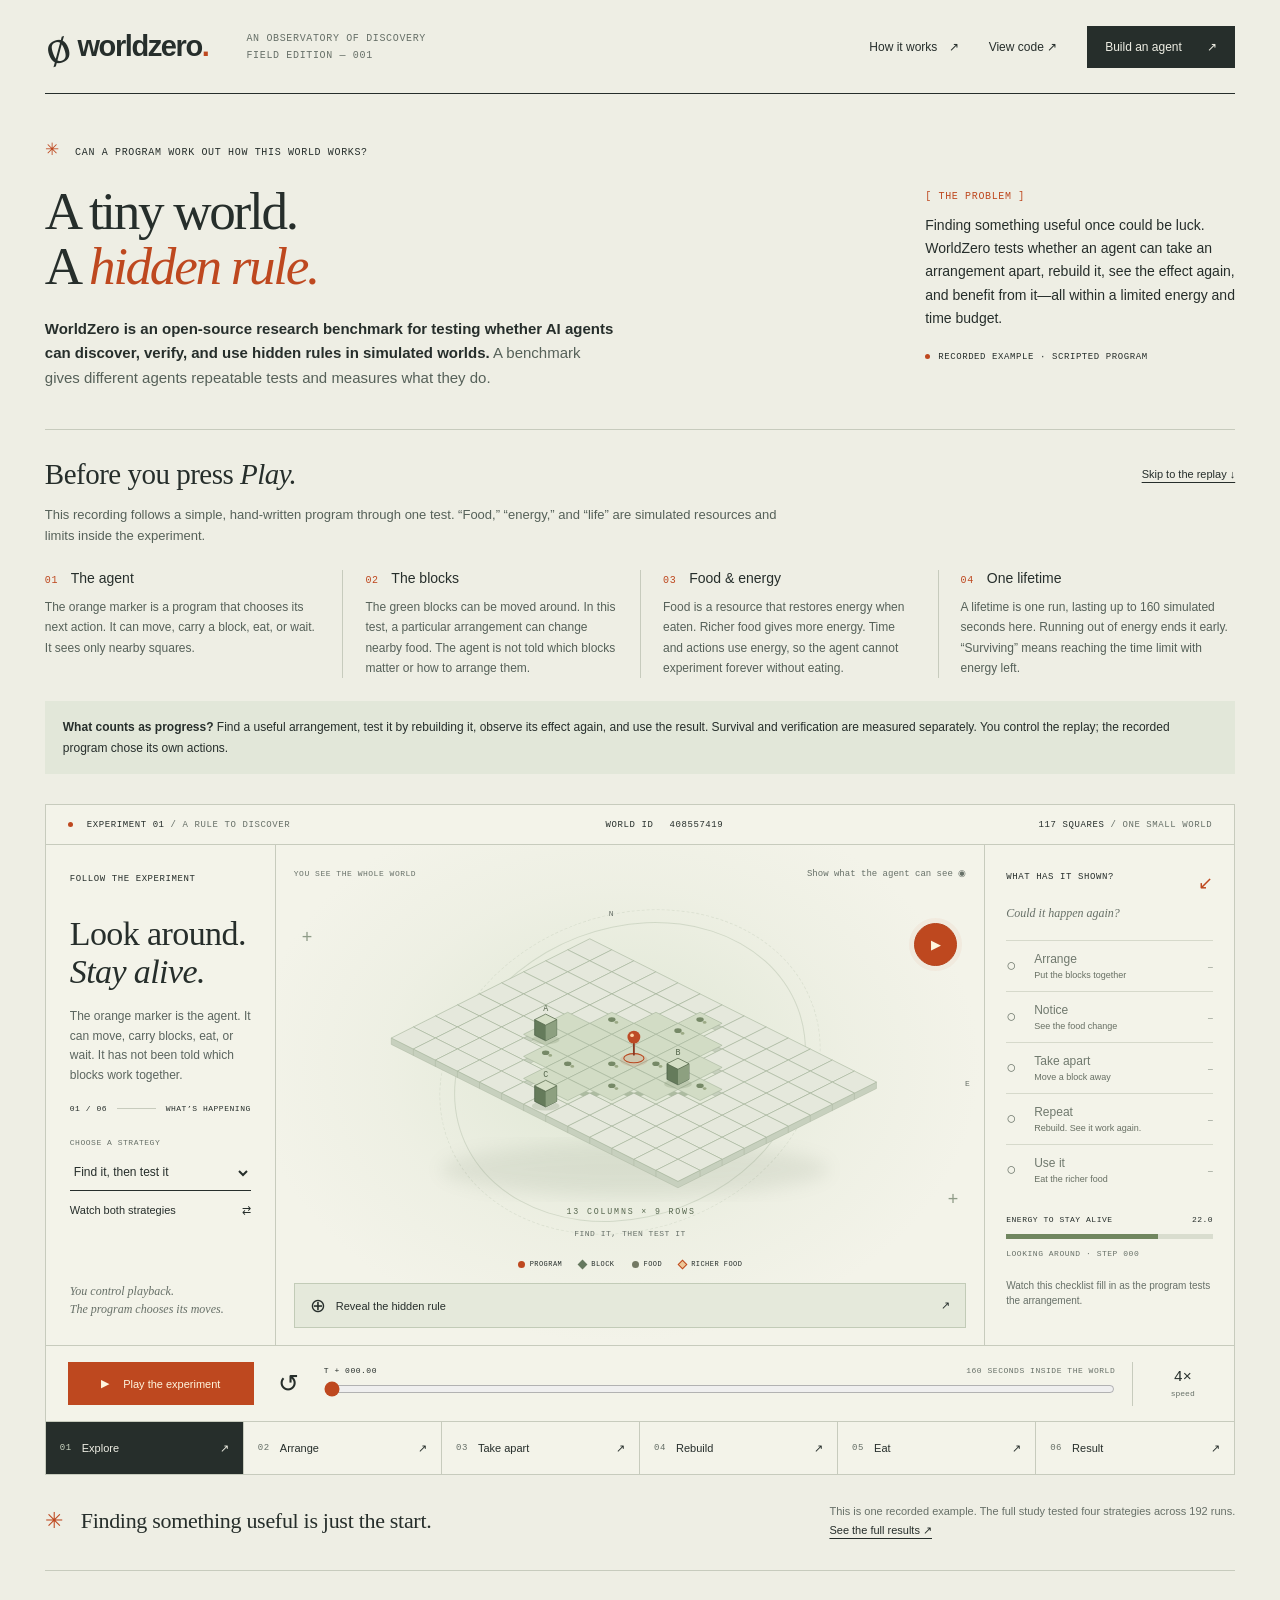
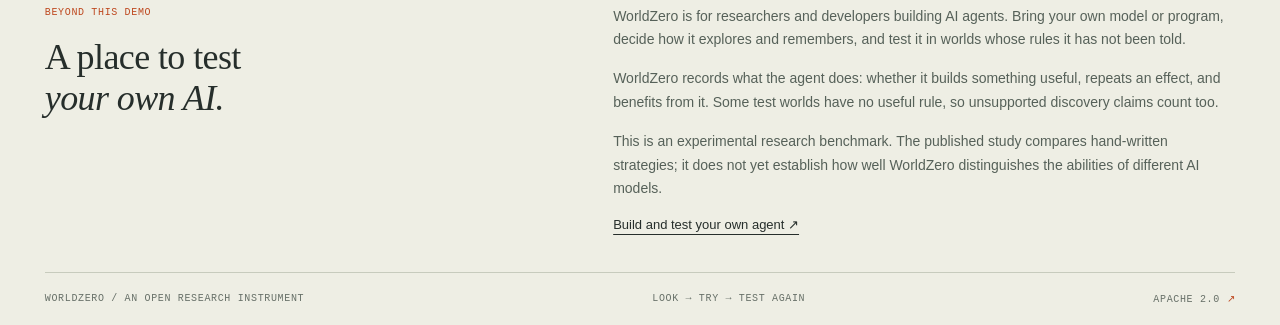
==== commit 9ebcf332: "Explain the benchmark problem and simulated world concepts" ====
--- a/demo/index.html
+++ b/demo/index.html
@@ -6,9 +6,9 @@
     <meta name="theme-color" content="#eeeee4" />
     <meta
       name="description"
-      content="WorldZero is an open-source test environment for AI agents. Test whether a program can discover hidden rules through experiments. Watch the demo or build your own agent."
+      content="WorldZero is an open-source research benchmark for testing whether AI agents can discover, verify, and use hidden rules in simulated worlds. Watch a recorded experiment or test your own agent."
     />
-    <title>WorldZero — A test world for AI discovery</title>
+    <title>WorldZero — A research benchmark for AI discovery</title>
     <link rel="stylesheet" href="style.css" />
     <script src="data.js" defer></script>
     <script src="app.js" defer></script>
@@ -47,24 +47,77 @@
           <h1 id="title">A tiny world.<br />A <em>hidden rule.</em></h1>
           <p class="project-definition">
             <strong
-              >WorldZero is an open-source test environment for AI
-              agents.</strong
+              >WorldZero is an open-source research benchmark for testing
+              whether AI agents can discover, verify, and use hidden rules in
+              simulated worlds.</strong
             >
-            It measures whether a program can discover an unknown rule by
-            experimenting, check that it works again, and use what it learns.
+            A benchmark gives different agents repeatable tests and measures
+            what they do.
           </p>
         </div>
         <div class="intro-note">
-          <span class="note-index mono">[ WHAT YOU’RE WATCHING ]</span>
+          <span class="note-index mono">[ THE PROBLEM ]</span>
           <p>
-            An agent is a program that chooses what to do. This demo replays a
-            simple, hand-written agent moving blocks and eating food to stay
-            alive. Press Play to watch it test a hidden rule.
+            Finding something useful once could be luck. WorldZero tests whether
+            an agent can take an arrangement apart, rebuild it, see the effect
+            again, and benefit from it—all within a limited energy and time
+            budget.
           </p>
           <span class="recorded mono"
             ><i></i> RECORDED EXAMPLE · SCRIPTED PROGRAM</span
           >
         </div>
+      </section>
+      <section class="world-primer" aria-labelledby="primer-title">
+        <div class="primer-heading">
+          <h2 id="primer-title">Before you press <em>Play.</em></h2>
+          <a href="#experiment">Skip to the replay ↓</a>
+        </div>
+        <p class="primer-intro">
+          This recording follows a simple, hand-written program through one
+          test. “Food,” “energy,” and “life” are simulated resources and limits
+          inside the experiment.
+        </p>
+        <dl class="world-basics">
+          <div>
+            <dt><span class="mono">01</span> The agent</dt>
+            <dd>
+              The orange marker is a program that chooses its next action. It
+              can move, carry a block, eat, or wait. It sees only nearby
+              squares.
+            </dd>
+          </div>
+          <div>
+            <dt><span class="mono">02</span> The blocks</dt>
+            <dd>
+              The green blocks can be moved around. In this test, a particular
+              arrangement can change nearby food. The agent is not told which
+              blocks matter or how to arrange them.
+            </dd>
+          </div>
+          <div>
+            <dt><span class="mono">03</span> Food &amp; energy</dt>
+            <dd>
+              Food is a resource that restores energy when eaten. Richer food
+              gives more energy. Time and actions use energy, so the agent
+              cannot experiment forever without eating.
+            </dd>
+          </div>
+          <div>
+            <dt><span class="mono">04</span> One lifetime</dt>
+            <dd>
+              A lifetime is one run, lasting up to 160 simulated seconds here.
+              Running out of energy ends it early. “Surviving” means reaching
+              the time limit with energy left.
+            </dd>
+          </div>
+        </dl>
+        <p class="primer-goal">
+          <strong>What counts as progress?</strong> Find a useful arrangement,
+          test it by rebuilding it, observe its effect again, and use the
+          result. Survival and verification are measured separately. You control
+          the replay; the recorded program chose its own actions.
+        </p>
       </section>
       <section
         id="experiment"
@@ -265,6 +318,11 @@
             useful, repeats an effect, and benefits from it. Some test worlds
             have no useful rule, so unsupported discovery claims count too.
           </p>
+          <p>
+            This is an experimental research benchmark. The published study
+            compares hand-written strategies; it does not yet establish how well
+            WorldZero distinguishes the abilities of different AI models.
+          </p>
           <a
             href="https://github.com/skishore23/worldzero/blob/main/docs/AGENT_SDK.md"
             >Build and test your own agent ↗</a
--- a/demo/style.css
+++ b/demo/style.css
@@ -1209,3 +1209,108 @@
     font-size: 13px;
   }
 }
+.world-primer {
+  border-top: 1px solid var(--line);
+  padding: 28px 0 30px;
+}
+.primer-heading {
+  display: flex;
+  align-items: center;
+  justify-content: space-between;
+  gap: 20px;
+}
+.primer-heading h2 {
+  font-family: var(--serif);
+  font-size: 29px;
+  font-weight: 400;
+  letter-spacing: -0.5px;
+  margin: 0;
+}
+.primer-heading a {
+  font-size: 11px;
+  text-underline-offset: 4px;
+}
+.primer-intro {
+  color: #566159;
+  font-size: 13px;
+  line-height: 1.65;
+  max-width: 740px;
+  margin: 13px 0 23px;
+}
+.world-basics {
+  display: grid;
+  grid-template-columns: repeat(4, 1fr);
+  margin: 0;
+}
+.world-basics > div {
+  padding: 0 22px;
+  border-left: 1px solid var(--line);
+}
+.world-basics > div:first-child {
+  padding-left: 0;
+  border-left: 0;
+}
+.world-basics > div:last-child {
+  padding-right: 0;
+}
+.world-basics dt {
+  font-size: 14px;
+  margin-bottom: 11px;
+}
+.world-basics dt .mono {
+  color: var(--orange);
+  font-size: 10px;
+  margin-right: 9px;
+}
+.world-basics dd {
+  margin: 0;
+  font-size: 12px;
+  line-height: 1.7;
+  color: #566159;
+}
+.primer-goal {
+  margin: 23px 0 0;
+  padding: 16px 18px;
+  background: #e2e7d9;
+  font-size: 12px;
+  line-height: 1.7;
+}
+.primer-goal strong {
+  font-weight: 600;
+}
+@media (max-width: 820px) {
+  .world-basics {
+    grid-template-columns: repeat(2, 1fr);
+    gap: 23px 0;
+  }
+  .world-basics > div:nth-child(3) {
+    padding-left: 0;
+    border-left: 0;
+  }
+}
+@media (max-width: 580px) {
+  .primer-heading {
+    align-items: flex-start;
+  }
+  .primer-heading h2 {
+    font-size: 25px;
+  }
+  .primer-heading a {
+    font-size: 10px;
+    max-width: 82px;
+    line-height: 1.6;
+  }
+  .world-basics > div {
+    padding: 0 12px;
+  }
+  .world-basics dt {
+    font-size: 13px;
+  }
+  .world-basics dt .mono {
+    display: block;
+    margin-bottom: 6px;
+  }
+  .world-basics dd {
+    font-size: 12px;
+  }
+}
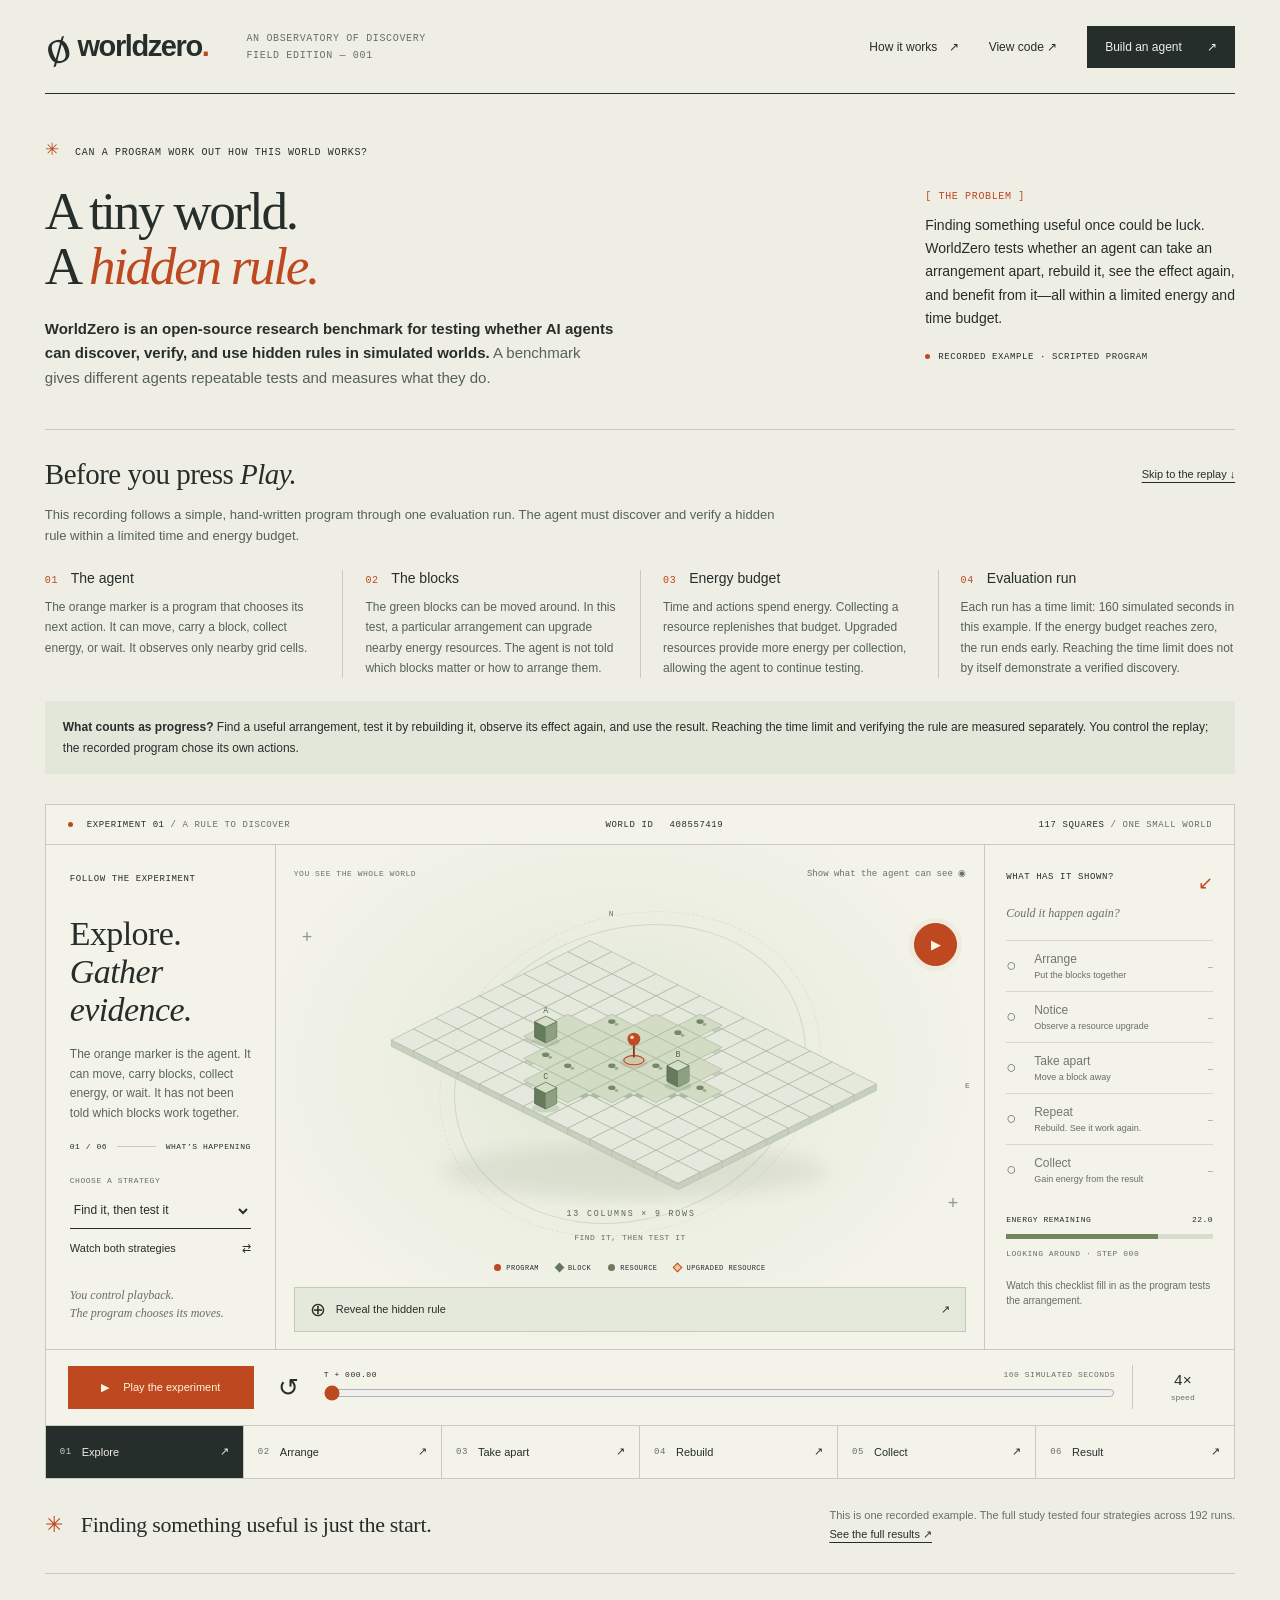
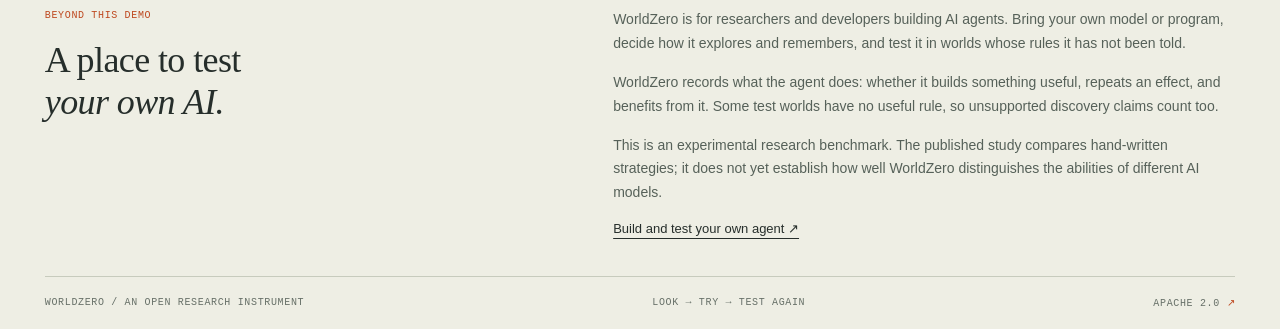
==== commit 590b9e37: "Use benchmark terminology throughout the demo" ====
--- a/demo/index.html
+++ b/demo/index.html
@@ -75,48 +75,50 @@
         </div>
         <p class="primer-intro">
           This recording follows a simple, hand-written program through one
-          test. “Food,” “energy,” and “life” are simulated resources and limits
-          inside the experiment.
+          evaluation run. The agent must discover and verify a hidden rule
+          within a limited time and energy budget.
         </p>
         <dl class="world-basics">
           <div>
             <dt><span class="mono">01</span> The agent</dt>
             <dd>
               The orange marker is a program that chooses its next action. It
-              can move, carry a block, eat, or wait. It sees only nearby
-              squares.
+              can move, carry a block, collect energy, or wait. It observes only
+              nearby grid cells.
             </dd>
           </div>
           <div>
             <dt><span class="mono">02</span> The blocks</dt>
             <dd>
               The green blocks can be moved around. In this test, a particular
-              arrangement can change nearby food. The agent is not told which
-              blocks matter or how to arrange them.
+              arrangement can upgrade nearby energy resources. The agent is not
+              told which blocks matter or how to arrange them.
             </dd>
           </div>
           <div>
-            <dt><span class="mono">03</span> Food &amp; energy</dt>
+            <dt><span class="mono">03</span> Energy budget</dt>
             <dd>
-              Food is a resource that restores energy when eaten. Richer food
-              gives more energy. Time and actions use energy, so the agent
-              cannot experiment forever without eating.
+              Time and actions spend energy. Collecting a resource replenishes
+              that budget. Upgraded resources provide more energy per
+              collection, allowing the agent to continue testing.
             </dd>
           </div>
           <div>
-            <dt><span class="mono">04</span> One lifetime</dt>
+            <dt><span class="mono">04</span> Evaluation run</dt>
             <dd>
-              A lifetime is one run, lasting up to 160 simulated seconds here.
-              Running out of energy ends it early. “Surviving” means reaching
-              the time limit with energy left.
+              Each run has a time limit: 160 simulated seconds in this example.
+              If the energy budget reaches zero, the run ends early. Reaching
+              the time limit does not by itself demonstrate a verified
+              discovery.
             </dd>
           </div>
         </dl>
         <p class="primer-goal">
           <strong>What counts as progress?</strong> Find a useful arrangement,
           test it by rebuilding it, observe its effect again, and use the
-          result. Survival and verification are measured separately. You control
-          the replay; the recorded program chose its own actions.
+          result. Reaching the time limit and verifying the rule are measured
+          separately. You control the replay; the recorded program chose its own
+          actions.
         </p>
       </section>
       <section
@@ -134,14 +136,14 @@
         <div class="workbench">
           <aside class="chapter-panel">
             <p class="eyebrow mono">FOLLOW THE EXPERIMENT</p>
-            <h2 id="chapter-title">Look around.<br /><em>Stay alive.</em></h2>
+            <h2 id="chapter-title">Explore.<br /><em>Gather evidence.</em></h2>
             <p
               class="chapter-description"
               id="chapter-description"
               aria-live="polite"
             >
-              The orange marker is the agent. It can move, carry blocks, eat, or
-              wait. It has not been told which blocks work together.
+              The orange marker is the agent. It can move, carry blocks, collect
+              energy, or wait. It has not been told which blocks work together.
             </p>
             <div class="chapter-readout">
               <span class="mono" id="chapter-index">01 / 06</span
@@ -195,8 +197,8 @@
             <div class="world-legend mono">
               <span><i class="legend-agent"></i> PROGRAM</span
               ><span><i class="legend-module"></i> BLOCK</span
-              ><span><i class="legend-resource"></i> FOOD</span
-              ><span><i class="legend-rich"></i> RICHER FOOD</span>
+              ><span><i class="legend-resource"></i> RESOURCE</span
+              ><span><i class="legend-rich"></i> UPGRADED RESOURCE</span>
             </div>
             <button id="reveal" class="reveal-button">
               <span class="reveal-icon">⊕</span> Reveal the hidden rule
@@ -216,7 +218,7 @@
               </li>
               <li data-stage="first_observation">
                 <span class="evidence-symbol">○</span>
-                <div>Notice<span>See the food change</span></div>
+                <div>Notice<span>Observe a resource upgrade</span></div>
                 <span class="evidence-time mono">—</span>
               </li>
               <li data-stage="disruption">
@@ -231,13 +233,13 @@
               </li>
               <li data-stage="benefit">
                 <span class="evidence-symbol">○</span>
-                <div>Use it<span>Eat the richer food</span></div>
+                <div>Collect<span>Gain energy from the result</span></div>
                 <span class="evidence-time mono">—</span>
               </li>
             </ol>
             <div class="energy-readout">
               <div class="mono">
-                ENERGY TO STAY ALIVE <span id="energy">22.0</span>
+                ENERGY REMAINING <span id="energy">22.0</span>
               </div>
               <div class="energy-meter"><div id="energy-fill"></div></div>
               <p id="action" class="mono">LOOKING AROUND / START</p>
@@ -257,7 +259,7 @@
           <div class="scrubber">
             <div class="scrubber-label mono">
               <span id="time">T + 000.00</span
-              ><span>160 SECONDS INSIDE THE WORLD</span>
+              ><span>160 SIMULATED SECONDS</span>
             </div>
             <input
               id="timeline"
@@ -283,7 +285,7 @@
           ><button data-chapter="3">
             <span class="mono">04</span> Rebuild <span>↗</span></button
           ><button data-chapter="4">
-            <span class="mono">05</span> Eat <span>↗</span></button
+            <span class="mono">05</span> Collect <span>↗</span></button
           ><button data-chapter="5">
             <span class="mono">06</span> Result <span>↗</span>
           </button>
